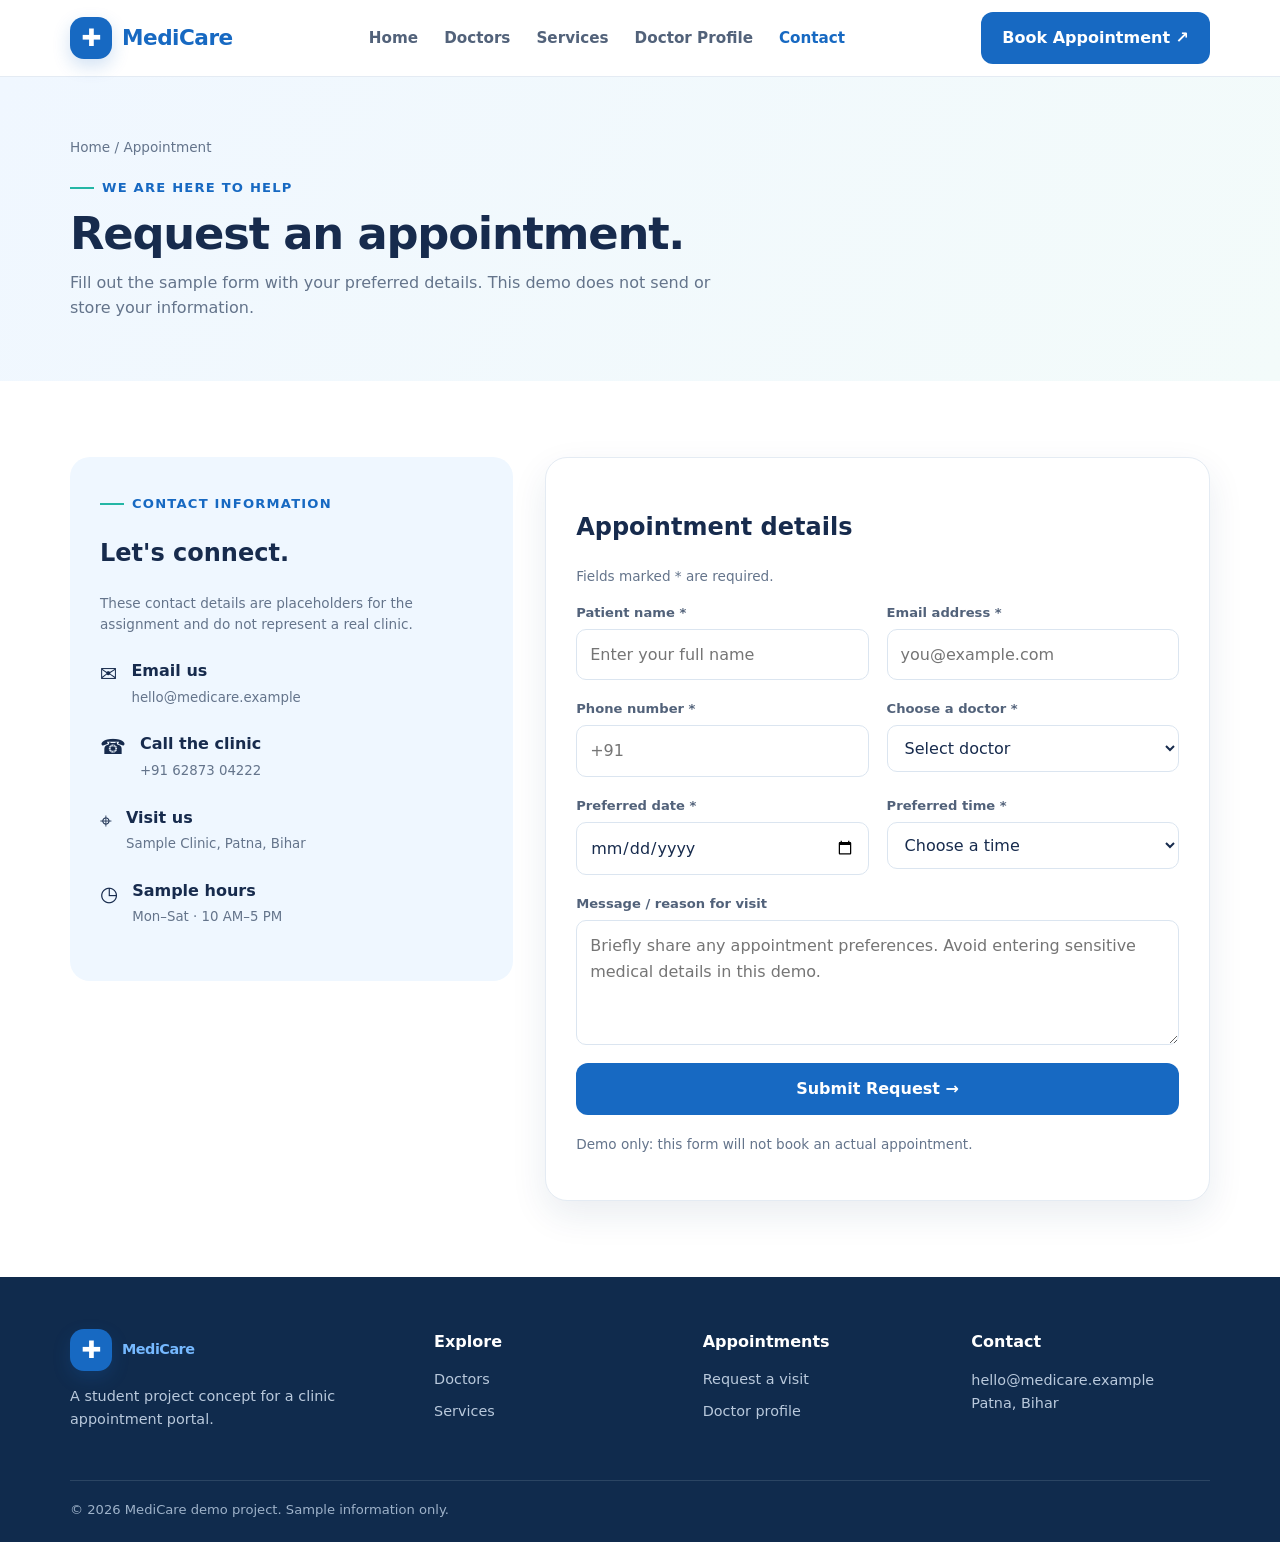
==== appointment.html @ 954adf55 "second update" ====
<!doctype html>
<html lang="en">
<head>
    <meta charset="utf-8">
    <meta name="viewport" content="width=device-width, initial-scale=1">
    <title>Appointment &amp; Contact | MediCare</title>
    <link rel="stylesheet" href="./style.css">
</head>
<body>
    <header class="site-header">
        <div class="container nav">
            <a class="brand" href="./index.html">
                <span class="brand-mark" aria-hidden="true">✚</span>
                <span>MediCare</span>
            </a>

            <nav class="nav-links" aria-label="Main navigation">
                <a href="./index.html">Home</a>
                <a href="./doctors.html">Doctors</a>
                <a href="./services.html">Services</a>
                <a href="./doctor-profile.html">Doctor Profile</a>
                <a class="active" href="./appointment.html" aria-current="page">Contact</a>
            </nav>

            <a class="btn" href="#appointment-form">Book Appointment ↗</a>
        </div>
    </header>

    <main>
        <section class="page-hero" aria-labelledby="page-title">
            <div class="container">
                <nav class="breadcrumb" aria-label="Breadcrumb">
                    <a href="./index.html">Home</a> / Appointment
                </nav>
                <span class="eyebrow">We are here to help</span>
                <h1 id="page-title">Request an appointment.</h1>
                <p>Fill out the sample form with your preferred details. This demo does not send or store your information.</p>
            </div>
        </section>

        <section class="section" aria-label="Appointment and contact details">
            <div class="container contact-grid">
                <aside class="contact-info" aria-labelledby="contact-title">
                    <span class="eyebrow">Contact information</span>
                    <h2 id="contact-title">Let's connect.</h2>
                    <p class="form-note">These contact details are placeholders for the assignment and do not represent a real clinic.</p>

                    <div class="contact-item">
                        <span aria-hidden="true">✉</span>
                        <div>
                            <strong>Email us</strong>
                            <small>hello@medicare.example</small>
                        </div>
                    </div>

                    <div class="contact-item">
                        <span aria-hidden="true">☎</span>
                        <div>
                            <strong>Call the clinic</strong>
                            <small>+91 62873 04222</small>
                        </div>
                    </div>

                    <div class="contact-item">
                        <span aria-hidden="true">⌖</span>
                        <div>
                            <strong>Visit us</strong>
                            <small>Sample Clinic, Patna, Bihar</small>
                        </div>
                    </div>

                    <div class="contact-item">
                        <span aria-hidden="true">◷</span>
                        <div>
                            <strong>Sample hours</strong>
                            <small>Mon–Sat · 10 AM–5 PM</small>
                        </div>
                    </div>
                </aside>

                <form class="form-card" id="appointment-form">
                    <h2>Appointment details</h2>
                    <p class="form-note">Fields marked * are required.</p>

                    <div class="form-grid">
                        <div class="field">
                            <label for="name">Patient name *</label>
                            <input
                                id="name"
                                name="name"
                                type="text"
                                autocomplete="name"
                                placeholder="Enter your full name"
                                required
                            >
                        </div>

                        <div class="field">
                            <label for="email">Email address *</label>
                            <input
                                id="email"
                                name="email"
                                type="email"
                                autocomplete="email"
                                placeholder="you@example.com"
                                required
                            >
                        </div>

                        <div class="field">
                            <label for="phone">Phone number *</label>
                            <input
                                id="phone"
                                name="phone"
                                type="tel"
                                autocomplete="tel"
                                placeholder="+91"
                                required
                            >
                        </div>

                        <div class="field">
                            <label for="doctor">Choose a doctor *</label>
                            <select id="doctor" name="doctor" required>
                                <option value="">Select doctor</option>
                                <option value="hariom-kumar">Dr. Hariom Kumar — Cardiology</option>
                                
                                <option value="rohan-verma">Dr. Rohan Verma — General Medicine</option>
                                <option value="meera-singh">Dr. Meera Singh — Pediatrics</option>
                                <option value="kabir-khan">Dr. Kabir Khan — Dermatology</option>
                                <option value="neha-das">Dr. Neha Das — Dental Care</option>
                            </select>
                        </div>

                        <div class="field">
                            <label for="date">Preferred date *</label>
                            <input id="date" name="date" type="date" required>
                        </div>

                        <div class="field">
                            <label for="time">Preferred time *</label>
                            <select id="time" name="time" required>
                                <option value="">Choose a time</option>
                                <option value="10:00">10:00 AM</option>
                                <option value="11:00">11:00 AM</option>
                                <option value="12:00">12:00 PM</option>
                                <option value="14:00">2:00 PM</option>
                                <option value="15:00">3:00 PM</option>
                                <option value="16:00">4:00 PM</option>
                            </select>
                        </div>

                        <div class="field full">
                            <label for="message">Message / reason for visit</label>
                            <textarea
                                id="message"
                                name="message"
                                placeholder="Briefly share any appointment preferences. Avoid entering sensitive medical details in this demo."
                            ></textarea>
                        </div>

                        <div class="field full">
                            <button class="btn" id="submit-request" type="button">Submit Request →</button>
                            <p class="form-note" id="form-status" role="status" aria-live="polite">
                                Demo only: this form will not book an actual appointment.
                            </p>
                        </div>
                    </div>
                </form>
            </div>
        </section>
    </main>

    <footer class="footer">
        <div class="container">
            <div class="footer-grid">
                <div>
                    <a class="brand" href="./index.html">
                        <span class="brand-mark" aria-hidden="true">✚</span>
                        <span>MediCare</span>
                    </a>
                    <p>A student project concept for a clinic appointment portal.</p>
                </div>

                <div>
                    <h4>Explore</h4>
                    <div class="footer-links">
                        <a href="./doctors.html">Doctors</a>
                        <a href="./services.html">Services</a>
                    </div>
                </div>

                <div>
                    <h4>Appointments</h4>
                    <div class="footer-links">
                        <a href="./appointment.html">Request a visit</a>
                        <a href="./doctor-profile.html">Doctor profile</a>
                    </div>
                </div>

                <div>
                    <h4>Contact</h4>
                    <p>hello@medicare.example<br>Patna, Bihar</p>
                </div>
            </div>

            <div class="copyright">© 2026 MediCare demo project. Sample information only.</div>
        </div>
    </footer>

    <script>
        const appointmentForm = document.getElementById("appointment-form");
        const submitRequestButton = document.getElementById("submit-request");
        const formStatus = document.getElementById("form-status");

        appointmentForm.addEventListener("submit", (event) => {
            event.preventDefault();
        });

        submitRequestButton.addEventListener("click", () => {
            if (!appointmentForm.reportValidity()) {
                return;
            }

            formStatus.textContent =
                "Appointment request submitted! This is a demo only and will not contact a real doctor.";
        });
    </script>
</body>
</html>
---- style.css ----
:root {
    --primary: #1769c2;
    --primary-dark: #0c4385;
    --mint: #eaf7f5;
    --ink: #172b4d;
    --muted: #64748b;
    --line: #e4ebf3;
    --bg: #f7faff;
    --white: #fff;
    --shadow: 0 14px 36px rgba(23, 55, 95, .09);
    --radius: 20px;
}

* {
    box-sizing: border-box;
}

html {
    scroll-behavior: smooth;
}

body {
    margin: 0;
    font-family: Inter, ui-sans-serif, system-ui, -apple-system, BlinkMacSystemFont, "Segoe UI", sans-serif;
    color: var(--ink);
    background: #fff;
    line-height: 1.6;
}

img {
    max-width: 100%;
    display: block;
}

a {
    color: inherit;
    text-decoration: none;
}

button,
input,
select,
textarea {
    font: inherit;
}

:focus-visible {
    outline: 3px solid #1769c2;
    outline-offset: 3px;
}

.container {
    width: min(1140px, 92%);
    margin: auto;
}

/* Header and navigation */

.site-header {
    position: sticky;
    top: 0;
    z-index: 10;
    background: rgba(255, 255, 255, .96);
    border-bottom: 1px solid var(--line);
    backdrop-filter: blur(12px);
}

.nav {
    min-height: 76px;
    display: flex;
    align-items: center;
    justify-content: space-between;
    gap: 24px;
}

.brand {
    display: flex;
    align-items: center;
    gap: 10px;
    font-weight: 850;
    font-size: 1.35rem;
    letter-spacing: -.5px;
}

.brand-mark {
    display: grid;
    place-items: center;
    width: 42px;
    height: 42px;
    border-radius: 14px;
    background: var(--primary);
    color: #fff;
    font-size: 1.5rem;
    box-shadow: 0 7px 18px #1769c233;
}

.brand span:last-child {
    color: var(--primary);
}

.nav-links {
    display: flex;
    align-items: center;
    gap: 26px;
    color: #52627a;
    font-size: .95rem;
    font-weight: 600;
}

.nav-links a:hover,
.nav-links a.active {
    color: var(--primary);
}

.menu-note {
    display: none;
}

/* Buttons and links */

.btn {
    display: inline-flex;
    align-items: center;
    justify-content: center;
    gap: 8px;
    padding: 12px 20px;
    border: 1px solid transparent;
    border-radius: 12px;
    background: var(--primary);
    color: white;
    font-weight: 750;
    cursor: pointer;
    transition: transform .2s, background .2s, box-shadow .2s;
}

.btn:hover {
    background: var(--primary-dark);
    transform: translateY(-2px);
    box-shadow: 0 9px 20px #1769c22b;
}

.btn-outline {
    background: #fff;
    border-color: #cbd9e9;
    color: var(--primary);
}

.btn-outline:hover {
    color: #fff;
}

.text-link {
    color: var(--primary);
    font-weight: 800;
}

/* Hero sections */

.hero {
    background: linear-gradient(120deg, #f0f7ff 0%, #f8fbff 58%, #e8f7f5 100%);
    overflow: hidden;
}

.hero-grid {
    display: grid;
    grid-template-columns: 1.03fr .97fr;
    align-items: center;
    gap: 52px;
    padding: 76px 0 82px;
}

.eyebrow {
    display: inline-flex;
    align-items: center;
    gap: 8px;
    color: var(--primary);
    font-size: .82rem;
    font-weight: 800;
    letter-spacing: 1.2px;
    text-transform: uppercase;
}

.eyebrow::before {
    content: "";
    width: 24px;
    height: 2px;
    background: #24b6a5;
}

.hero h1 {
    font-size: clamp(2.6rem, 5vw, 4.6rem);
    line-height: 1.06;
    letter-spacing: -2.5px;
    margin: 18px 0;
}

.hero h1 span {
    color: var(--primary);
}

.lead {
    font-size: 1.08rem;
    color: var(--muted);
    max-width: 570px;
}

.hero-actions {
    display: flex;
    flex-wrap: wrap;
    gap: 12px;
    margin: 28px 0;
}

.trust-row {
    display: flex;
    align-items: center;
    gap: 14px;
    color: var(--muted);
    font-size: .88rem;
    margin-top: 26px;
}

.avatars {
    display: flex;
}

.avatars img {
    width: 34px;
    height: 34px;
    object-fit: cover;
    border-radius: 50%;
    border: 3px solid #fff;
    margin-left: -8px;
}

.avatars img:first-child {
    margin-left: 0;
}

.hero-visual {
    position: relative;
}

.hero-photo {
    width: 100%;
    height: 470px;
    object-fit: cover;
    object-position: center;
    border-radius: 30px 30px 100px 30px;
    box-shadow: var(--shadow);
}

.float-card {
    position: absolute;
    background: #fff;
    padding: 16px 18px;
    border-radius: 16px;
    box-shadow: var(--shadow);
    display: flex;
    gap: 12px;
    align-items: center;
}

.float-card.top {
    top: 26px;
    left: -32px;
}

.float-card.bottom {
    right: -22px;
    bottom: 28px;
}

.float-icon {
    width: 42px;
    height: 42px;
    display: grid;
    place-items: center;
    border-radius: 13px;
    background: var(--mint);
    font-size: 1.25rem;
}

.float-card strong {
    display: block;
    font-size: .98rem;
}

.float-card small {
    color: var(--muted);
}

/* Sections and headings */

.section {
    padding: 76px 0;
}

.section-soft {
    background: var(--bg);
}

.section-head {
    display: flex;
    justify-content: space-between;
    align-items: end;
    gap: 24px;
    margin-bottom: 32px;
}

.section-head h2,
.page-hero h1 {
    font-size: clamp(2rem, 3.5vw, 3rem);
    line-height: 1.15;
    letter-spacing: -1.2px;
    margin: 10px 0;
}

.section-head p {
    color: var(--muted);
    max-width: 560px;
    margin: 0;
}

.page-hero {
    background: linear-gradient(120deg, #f0f7ff, #f3fbfa);
    padding: 60px 0;
}

.page-hero p {
    color: var(--muted);
    max-width: 650px;
    margin: 0;
}

.breadcrumb {
    font-size: .85rem;
    color: var(--muted);
    margin-bottom: 12px;
}

/* Search panel */

.search-panel {
    position: relative;
    margin-top: -34px;
    z-index: 2;
}

.search-box {
    display: grid;
    grid-template-columns: 1.3fr 1fr 1fr auto;
    gap: 12px;
    background: #fff;
    padding: 20px;
    border: 1px solid var(--line);
    border-radius: 20px;
    box-shadow: var(--shadow);
}

.field {
    display: flex;
    flex-direction: column;
    gap: 6px;
}

.field label {
    font-size: .82rem;
    font-weight: 750;
    color: #52627a;
}

.field input,
.field select,
.field textarea {
    width: 100%;
    border: 1px solid #dbe5f0;
    border-radius: 10px;
    padding: 12px 13px;
    color: var(--ink);
    background: #fff;
    outline: none;
}

.field input:focus,
.field select:focus,
.field textarea:focus {
    border-color: var(--primary);
    box-shadow: 0 0 0 3px #1769c218;
}

.search-box .btn {
    align-self: end;
    min-height: 47px;
}

/* Doctor and service filters */

.filter-row {
    display: flex;
    flex-wrap: wrap;
    gap: 12px;
    align-items: center;
    margin-bottom: 28px;
}

.filter-row input,
.filter-row select {
    padding: 11px 13px;
    border: 1px solid var(--line);
    border-radius: 10px;
    background: #fff;
    min-width: 170px;
}

.filter-row input:focus,
.filter-row select:focus {
    border-color: var(--primary);
    box-shadow: 0 0 0 3px #1769c218;
    outline: none;
}

/* Grids and cards */

.grid {
    display: grid;
    gap: 22px;
}

.grid-3 {
    grid-template-columns: repeat(3, minmax(0, 1fr));
}

.grid-4 {
    grid-template-columns: repeat(4, minmax(0, 1fr));
}

.specialty {
    border: 1px solid var(--line);
    padding: 24px;
    border-radius: 18px;
    transition: .2s;
    background: #fff;
}

.specialty:hover,
.doctor-card:hover {
    transform: translateY(-4px);
    box-shadow: var(--shadow);
    border-color: #c4dafa;
}

.specialty-icon {
    width: 54px;
    height: 54px;
    display: grid;
    place-items: center;
    border-radius: 16px;
    background: #eaf3ff;
    font-size: 1.55rem;
    margin-bottom: 16px;
}

.specialty h3 {
    margin: 0 0 6px;
    font-size: 1.08rem;
}

.specialty p {
    margin: 0;
    color: var(--muted);
    font-size: .9rem;
}

.doctor-card {
    border: 1px solid var(--line);
    border-radius: 20px;
    overflow: hidden;
    background: #fff;
    transition: .2s;
}

.doctor-photo {
    height: 230px;
    width: 100%;
    object-fit: cover;
    background: #eaf3ff;
}

.doctor-info {
    padding: 20px;
}

.doctor-info h2,
.doctor-info h3 {
    margin: 0;
    font-size: 1.13rem;
}

.doctor-info > .specialty-name {
    display: block;
    margin: 0 0 4px;
}

.doctor-info > .form-note {
    margin: 6px 0 0;
}

.doctor-info > .badge {
    margin-bottom: 8px;
}

.specialty-name {
    color: var(--primary);
    font-weight: 750;
    font-size: .88rem;
}

.doctor-meta {
    display: flex;
    flex-wrap: wrap;
    gap: 10px;
    color: var(--muted);
    font-size: .84rem;
    margin: 12px 0 18px;
}

.doctor-bottom {
    display: flex;
    justify-content: space-between;
    align-items: center;
    border-top: 1px solid var(--line);
    padding-top: 15px;
    gap: 8px;
}

.price {
    font-weight: 850;
}

.price small {
    font-weight: 500;
    color: var(--muted);
}

.badge {
    display: inline-flex;
    padding: 5px 9px;
    border-radius: 999px;
    background: #e7f8ef;
    color: #16834a;
    font-size: .75rem;
    font-weight: 800;
}

.service-card {
    border: 1px solid var(--line);
    border-radius: 18px;
    padding: 25px;
    background: #fff;
}

.service-card .specialty-icon {
    margin-bottom: 18px;
}

.service-card p {
    color: var(--muted);
}

/* Steps and call to action */

.steps {
    display: grid;
    grid-template-columns: repeat(3, 1fr);
    gap: 22px;
}

.step {
    padding: 24px;
    border-radius: 18px;
    background: #fff;
    border: 1px solid var(--line);
}

.step-num {
    width: 42px;
    height: 42px;
    border-radius: 14px;
    background: var(--primary);
    color: #fff;
    display: grid;
    place-items: center;
    font-weight: 850;
}

.step h3 {
    margin: 16px 0 6px;
}

.step p {
    margin: 0;
    color: var(--muted);
}

.cta {
    background: linear-gradient(115deg, #145db0, #0e4383);
    border-radius: 26px;
    padding: 44px;
    color: #fff;
    display: flex;
    align-items: center;
    justify-content: space-between;
    gap: 28px;
}

.cta h2 {
    font-size: clamp(1.8rem, 3vw, 2.6rem);
    line-height: 1.15;
    margin: 0 0 10px;
}

.cta p {
    margin: 0;
    color: #d8e9ff;
}

.cta .btn {
    background: #fff;
    color: var(--primary);
    white-space: nowrap;
}

/* Doctor profile */

.profile-layout {
    display: grid;
    grid-template-columns: 1.25fr .75fr;
    gap: 28px;
    align-items: start;
}

.profile-main,
.booking-card,
.content-card {
    border: 1px solid var(--line);
    border-radius: 20px;
    background: #fff;
    padding: 26px;
}

.profile-head {
    display: flex;
    gap: 22px;
    align-items: center;
}

.profile-head img {
    width: 150px;
    height: 160px;
    object-fit: cover;
    border-radius: 18px;
}

.profile-head h2 {
    margin: 0 0 4px;
}

.profile-head p {
    margin: 0;
    color: var(--muted);
}

.detail-list {
    display: grid;
    grid-template-columns: repeat(2, 1fr);
    gap: 14px;
    margin: 24px 0;
}

.detail-item {
    padding: 14px;
    border-radius: 12px;
    background: var(--bg);
}

.detail-item small {
    display: block;
    color: var(--muted);
}

.content-card h3 {
    margin-top: 0;
}

.booking-card h2,
.booking-card h3 {
    margin-top: 0;
}

/* Appointment form and contact details */

.form-card {
    max-width: 850px;
    margin: auto;
    padding: 30px;
    border: 1px solid var(--line);
    border-radius: 22px;
    box-shadow: var(--shadow);
    background: #fff;
    scroll-margin-top: 100px;
}

.form-grid {
    display: grid;
    grid-template-columns: 1fr 1fr;
    gap: 18px;
}

.field.full {
    grid-column: 1 / -1;
}

.field textarea {
    min-height: 125px;
    resize: vertical;
}

.form-note {
    color: var(--muted);
    font-size: .85rem;
}

.contact-grid {
    display: grid;
    grid-template-columns: .8fr 1.2fr;
    gap: 32px;
    align-items: start;
}

.contact-info {
    padding: 30px;
    border-radius: 20px;
    background: #eff7ff;
}

.contact-item {
    display: flex;
    gap: 14px;
    margin: 22px 0;
}

.contact-item span {
    font-size: 1.3rem;
}

.contact-item strong {
    display: block;
}

.contact-item small {
    color: var(--muted);
}

/* Empty state */

.empty-state {
    padding: 32px;
    text-align: center;
    background: var(--bg);
    border-radius: 16px;
    color: var(--muted);
}

/* Footer */

.footer {
    background: #102b4d;
    color: #d8e5f5;
    padding: 52px 0 22px;
}

.footer-grid {
    display: grid;
    grid-template-columns: 1.4fr 1fr 1fr 1fr;
    gap: 30px;
}

.footer .brand {
    color: #fff;
}

.footer .brand span:last-child {
    color: #76b9ff;
}

.footer p,
.footer a {
    color: #b9c9dc;
    font-size: .9rem;
}

.footer h4 {
    color: #fff;
    margin: 0 0 14px;
}

.footer-links {
    display: grid;
    gap: 9px;
}

.copyright {
    border-top: 1px solid #2b4563;
    margin-top: 34px;
    padding-top: 18px;
    font-size: .82rem;
    color: #9eb2c9;
}

/* Tablet layout */

@media (max-width: 900px) {
    .nav-links {
        gap: 14px;
    }

    .nav > .btn {
        display: none;
    }

    .hero-grid {
        gap: 28px;
    }

    .hero-photo {
        height: 390px;
    }

    .grid-4 {
        grid-template-columns: repeat(2, minmax(0, 1fr));
    }

    .search-box {
        grid-template-columns: repeat(2, 1fr);
    }

    .search-box .btn {
        align-self: stretch;
    }

    .footer-grid {
        grid-template-columns: repeat(2, 1fr);
    }
}

/* Mobile layout */

@media (max-width: 640px) {
    .nav {
        min-height: 68px;
        flex-wrap: wrap;
        padding: 12px 0;
    }

    .brand {
        font-size: 1.2rem;
    }

    .nav-links {
        order: 3;
        width: 100%;
        overflow-x: auto;
        gap: 18px;
        padding: 3px 0 8px;
        font-size: .88rem;
    }

    .nav-links a {
        white-space: nowrap;
    }

    .hero-grid {
        grid-template-columns: 1fr;
        padding: 48px 0 64px;
    }

    .hero h1 {
        letter-spacing: -1.5px;
    }

    .hero-visual {
        margin: 10px 12px 0;
    }

    .hero-photo {
        height: 330px;
        border-radius: 22px 22px 70px 22px;
    }

    .float-card.top {
        left: -10px;
        top: 12px;
    }

    .float-card.bottom {
        right: -10px;
        bottom: 12px;
    }

    .section {
        padding: 54px 0;
    }

    .section-head {
        display: block;
    }

    .section-head .text-link {
        display: inline-block;
        margin-top: 14px;
    }

    .search-panel {
        margin-top: -22px;
    }

    .search-box {
        grid-template-columns: 1fr;
        padding: 16px;
    }

    .grid-3,
    .steps {
        grid-template-columns: 1fr;
    }

    .grid-4 {
        grid-template-columns: 1fr;
    }

    .doctor-photo {
        height: 260px;
    }

    .cta {
        padding: 30px;
        display: block;
    }

    .cta .btn {
        margin-top: 20px;
    }

    .profile-layout,
    .contact-grid {
        grid-template-columns: 1fr;
    }

    .profile-head {
        align-items: flex-start;
        gap: 15px;
    }

    .profile-head img {
        width: 110px;
        height: 125px;
    }

    .profile-main,
    .booking-card,
    .content-card {
        padding: 20px;
    }

    .detail-list {
        grid-template-columns: 1fr 1fr;
    }

    .form-card {
        padding: 20px;
    }

    .form-grid {
        grid-template-columns: 1fr;
    }

    .field.full {
        grid-column: auto;
    }

    .footer-grid {
        grid-template-columns: 1fr 1fr;
        gap: 24px;
    }

    .page-hero {
        padding: 44px 0;
    }

    .filter-row > * {
        width: 100%;
    }
}

/* Respect motion preferences */

@media (prefers-reduced-motion: reduce) {
    html {
        scroll-behavior: auto;
    }

    *,
    *::before,
    *::after {
        transition-duration: .01ms !important;
        animation-duration: .01ms !important;
        animation-iteration-count: 1 !important;
    }
}
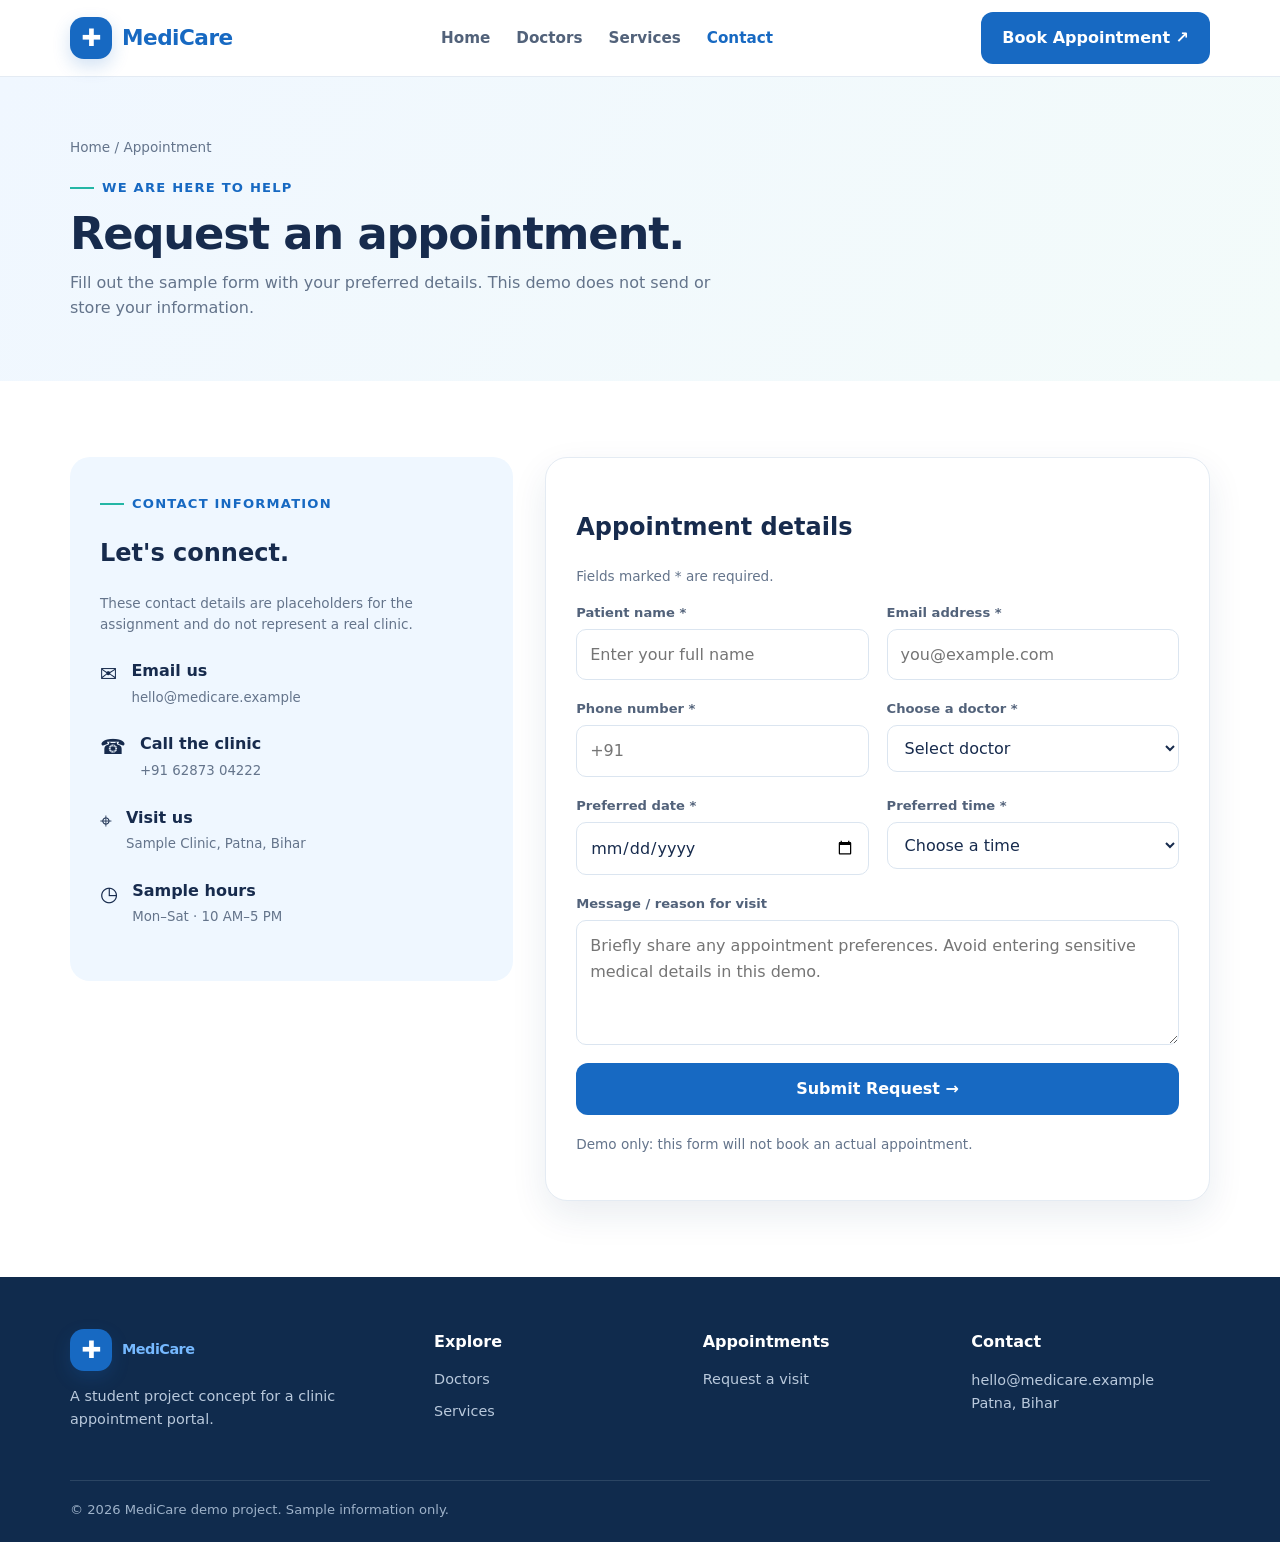
==== commit c405e568: "Improvement On web" ====
--- a/appointment.html
+++ b/appointment.html
@@ -18,7 +18,6 @@
                 <a href="./index.html">Home</a>
                 <a href="./doctors.html">Doctors</a>
                 <a href="./services.html">Services</a>
-                <a href="./doctor-profile.html">Doctor Profile</a>
                 <a class="active" href="./appointment.html" aria-current="page">Contact</a>
             </nav>
 
@@ -194,7 +193,6 @@
                     <h4>Appointments</h4>
                     <div class="footer-links">
                         <a href="./appointment.html">Request a visit</a>
-                        <a href="./doctor-profile.html">Doctor profile</a>
                     </div>
                 </div>
 
@@ -212,6 +210,12 @@
         const appointmentForm = document.getElementById("appointment-form");
         const submitRequestButton = document.getElementById("submit-request");
         const formStatus = document.getElementById("form-status");
+        const doctorSelect = document.getElementById("doctor");
+        const selectedDoctor = new URLSearchParams(window.location.search).get("doctor");
+
+        if (selectedDoctor && Array.from(doctorSelect.options).some((option) => option.value === selectedDoctor)) {
+            doctorSelect.value = selectedDoctor;
+        }
 
         appointmentForm.addEventListener("submit", (event) => {
             event.preventDefault();
--- a/style.css
+++ b/style.css
@@ -631,71 +631,176 @@
     white-space: nowrap;
 }
 
-/* Doctor profile */
-
-.profile-layout {
-    display: grid;
-    grid-template-columns: 1.25fr .75fr;
-    gap: 28px;
+/* Doctor directory and profile */
+
+.directory-intro {
+    max-width: 720px;
+}
+
+.directory-grid {
+    margin-top: 30px;
+}
+
+.directory-card .doctor-photo {
+    height: 270px;
+}
+
+.directory-card .doctor-info {
+    padding: 22px;
+}
+
+.profile-hero-wrap {
+    padding: 54px 0;
+    background:
+        radial-gradient(circle at 85% 15%, #dff4f1 0, transparent 30%),
+        linear-gradient(120deg, #f0f7ff, #f8fbff 60%, #effaf8);
+}
+
+.profile-hero {
+    display: grid;
+    grid-template-columns: 220px minmax(0, 1fr) 260px;
+    align-items: center;
+    gap: 34px;
+    padding: 30px;
+    border: 1px solid #ffffff;
+    border-radius: 26px;
+    background: rgba(255, 255, 255, .86);
+    box-shadow: var(--shadow);
+}
+
+.profile-portrait {
+    width: 220px;
+    height: 245px;
+    object-fit: cover;
+    object-position: center top;
+    border-radius: 20px;
+    background: var(--mint);
+}
+
+.profile-identity h1 {
+    margin: 12px 0 4px;
+    font-size: clamp(2rem, 3.5vw, 2.8rem);
+    line-height: 1.12;
+    letter-spacing: -1.3px;
+}
+
+.profile-identity > p {
+    margin: 0;
+    color: var(--muted);
+}
+
+.profile-specialty {
+    color: var(--primary) !important;
+    font-weight: 750;
+}
+
+.profile-rating {
+    margin-top: 14px;
+    color: #64748b;
+    font-size: .9rem;
+}
+
+.profile-rating strong {
+    color: var(--ink);
+}
+
+.profile-actions {
+    display: flex;
+    flex-wrap: wrap;
+    gap: 10px;
+    margin-top: 20px;
+}
+
+.profile-booking {
+    padding: 22px;
+    border: 1px solid var(--line);
+    border-radius: 18px;
+    background: #fff;
+}
+
+.profile-booking .price {
+    display: block;
+    margin: 8px 0 2px;
+    font-size: 1.65rem;
+}
+
+.profile-booking .form-note {
+    margin: 0 0 16px;
+}
+
+.profile-booking .btn {
+    width: 100%;
+}
+
+.profile-body {
+    display: grid;
+    grid-template-columns: minmax(0, 1.5fr) minmax(250px, .7fr);
+    gap: 24px;
     align-items: start;
 }
 
-.profile-main,
-.booking-card,
-.content-card {
+.profile-panel {
+    padding: 26px;
     border: 1px solid var(--line);
     border-radius: 20px;
     background: #fff;
-    padding: 26px;
-}
-
-.profile-head {
-    display: flex;
-    gap: 22px;
-    align-items: center;
-}
-
-.profile-head img {
-    width: 150px;
-    height: 160px;
-    object-fit: cover;
-    border-radius: 18px;
-}
-
-.profile-head h2 {
-    margin: 0 0 4px;
-}
-
-.profile-head p {
+}
+
+.profile-panel + .profile-panel {
+    margin-top: 20px;
+}
+
+.profile-panel h2 {
+    margin: 0 0 12px;
+    font-size: 1.25rem;
+}
+
+.profile-panel p {
     margin: 0;
     color: var(--muted);
 }
 
-.detail-list {
-    display: grid;
-    grid-template-columns: repeat(2, 1fr);
-    gap: 14px;
-    margin: 24px 0;
-}
-
-.detail-item {
-    padding: 14px;
-    border-radius: 12px;
-    background: var(--bg);
-}
-
-.detail-item small {
-    display: block;
-    color: var(--muted);
-}
-
-.content-card h3 {
-    margin-top: 0;
-}
-
-.booking-card h2,
-.booking-card h3 {
-    margin-top: 0;
+.profile-tags {
+    display: flex;
+    flex-wrap: wrap;
+    gap: 9px;
+    margin-top: 16px;
+}
+
+.profile-tag {
+    padding: 7px 11px;
+    border: 1px solid #dceaf8;
+    border-radius: 999px;
+    background: #f5f9ff;
+    color: #355a82;
+    font-size: .86rem;
+    font-weight: 650;
+}
+
+.profile-facts {
+    display: grid;
+    gap: 12px;
+    margin: 0;
+}
+
+.profile-facts div {
+    padding-bottom: 12px;
+    border-bottom: 1px solid var(--line);
+}
+
+.profile-facts div:last-child {
+    padding-bottom: 0;
+    border-bottom: 0;
+}
+
+.profile-facts dt {
+    color: var(--muted);
+    font-size: .82rem;
+}
+
+.profile-facts dd {
+    margin: 3px 0 0;
+    font-weight: 700;
 }
 
 /* Appointment form and contact details */
@@ -952,29 +1057,27 @@
         margin-top: 20px;
     }
 
-    .profile-layout,
+    .profile-hero {
+        grid-template-columns: 170px minmax(0, 1fr);
+    }
+
+    .profile-portrait {
+        width: 170px;
+        height: 200px;
+    }
+
+    .profile-booking {
+        grid-column: 1 / -1;
+    }
+
+    .profile-body,
     .contact-grid {
         grid-template-columns: 1fr;
     }
 
-    .profile-head {
-        align-items: flex-start;
-        gap: 15px;
-    }
-
-    .profile-head img {
-        width: 110px;
-        height: 125px;
-    }
-
-    .profile-main,
-    .booking-card,
-    .content-card {
+    .profile-hero {
+        gap: 18px;
         padding: 20px;
-    }
-
-    .detail-list {
-        grid-template-columns: 1fr 1fr;
     }
 
     .form-card {
@@ -996,6 +1099,28 @@
 
     .page-hero {
         padding: 44px 0;
+    }
+
+    .directory-card .doctor-photo {
+        height: 260px;
+    }
+
+    .profile-hero {
+        grid-template-columns: 1fr;
+    }
+
+    .profile-portrait {
+        width: 100%;
+        height: 300px;
+        object-position: center 30%;
+    }
+
+    .profile-booking {
+        grid-column: auto;
+    }
+
+    .profile-panel {
+        padding: 20px;
     }
 
     .filter-row > * {
